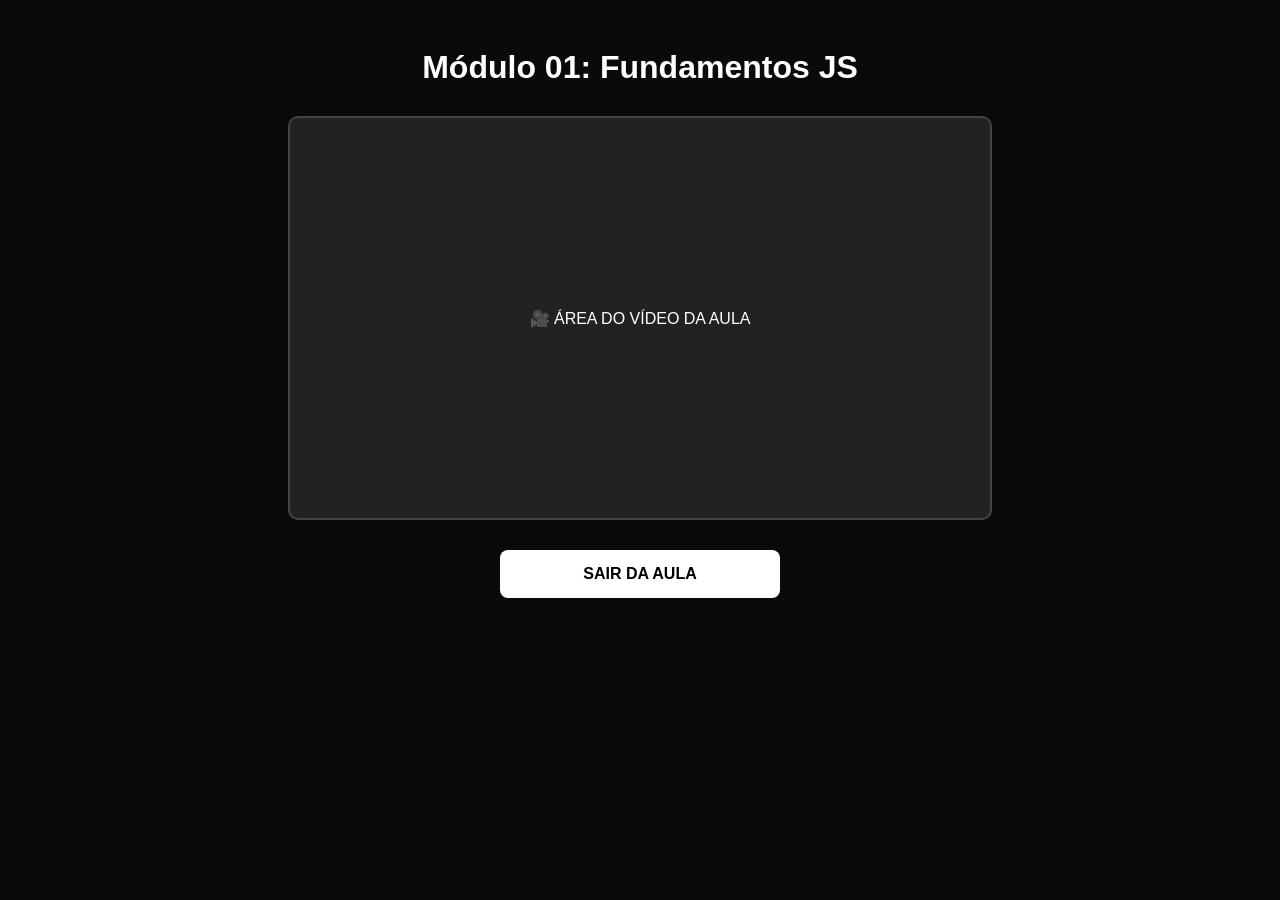
==== aula1.html @ ec1106a2 "Create aula1.html" ====
<!DOCTYPE html>
<html lang="pt-br">
<head>
    <meta charset="UTF-8">
    <meta name="viewport" content="width=device-width, initial-scale=1.0">
    <title>Aula 01 - MineDevs</title>
    <style>
        body { background: #0a0a0a; color: white; font-family: sans-serif; text-align: center; padding: 20px; }
        .video-player { width: 100%; max-width: 700px; height: 400px; background: #222; margin: 30px auto; border-radius: 10px; display: flex; align-items: center; justify-content: center; border: 2px solid #444; }
        .btn-acao { display: inline-block; width: 250px; padding: 15px; background: white; color: black; text-decoration: none; font-weight: bold; border-radius: 8px; text-transform: uppercase; }
    </style>
</head>
<body>
    <h1>Módulo 01: Fundamentos JS</h1>
    
    <div class="video-player">
        <!-- Aqui você colocará o vídeo depois -->
        <p>🎥 ÁREA DO VÍDEO DA AULA</p>
    </div>

    <a href="index.html" class="btn-acao">SAIR DA AULA</a>
</body>
</html>
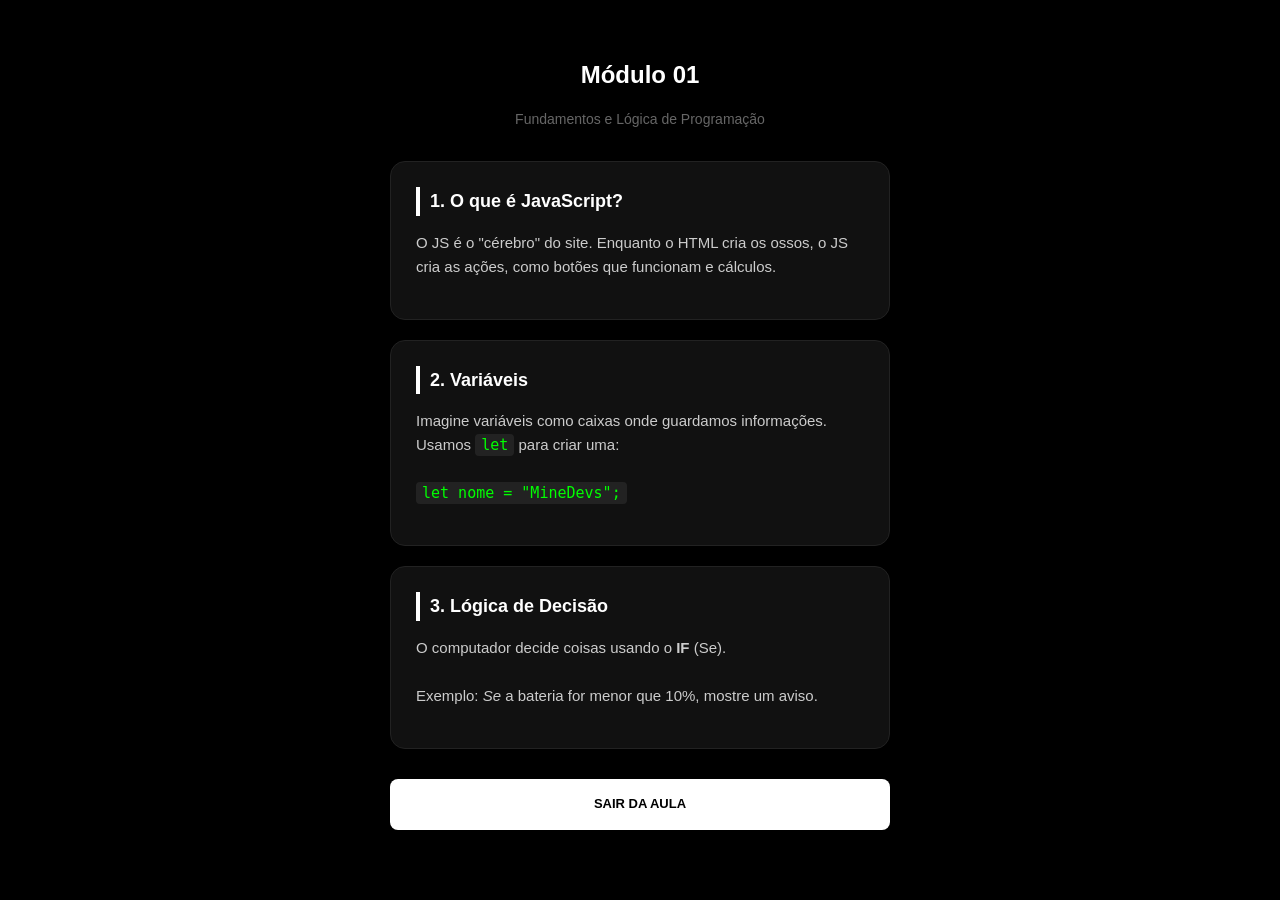
==== commit 511f96d7: "Update aula1.html" ====
--- a/aula1.html
+++ b/aula1.html
@@ -3,22 +3,50 @@
 <head>
     <meta charset="UTF-8">
     <meta name="viewport" content="width=device-width, initial-scale=1.0">
-    <title>Aula 01 - MineDevs</title>
+    <title>Aula 01 - Fundamentos JS</title>
     <style>
-        body { background: #0a0a0a; color: white; font-family: sans-serif; text-align: center; padding: 20px; }
-        .video-player { width: 100%; max-width: 700px; height: 400px; background: #222; margin: 30px auto; border-radius: 10px; display: flex; align-items: center; justify-content: center; border: 2px solid #444; }
-        .btn-acao { display: inline-block; width: 250px; padding: 15px; background: white; color: black; text-decoration: none; font-weight: bold; border-radius: 8px; text-transform: uppercase; }
+        body { background: #000; color: #fff; font-family: sans-serif; margin: 0; padding: 40px 20px; line-height: 1.6; }
+        .container { max-width: 500px; margin: 0 auto; text-align: left; }
+        
+        /* Estilo dos Cards de Explicação */
+        .card-aula { background: #111; border: 1px solid #222; border-radius: 15px; padding: 25px; margin-bottom: 20px; }
+        
+        h1 { font-size: 24px; font-weight: 800; text-align: center; margin-bottom: 5px; }
+        .sub { color: #666; font-size: 14px; text-align: center; margin-bottom: 30px; }
+        
+        h2 { color: #fff; font-size: 18px; margin-top: 0; border-left: 4px solid #fff; padding-left: 10px; }
+        p { color: #ccc; font-size: 15px; }
+        code { background: #222; color: #0f0; padding: 2px 6px; border-radius: 4px; font-family: monospace; }
+
+        /* Botão Sair igual ao da Home */
+        .botao-sair { 
+            display: block; width: 100%; padding: 15px 0; background: #fff; color: #000; 
+            text-decoration: none; font-weight: bold; border-radius: 8px; 
+            text-transform: uppercase; font-size: 13px; text-align: center; margin-top: 30px;
+        }
     </style>
 </head>
 <body>
-    <h1>Módulo 01: Fundamentos JS</h1>
-    
-    <div class="video-player">
-        <!-- Aqui você colocará o vídeo depois -->
-        <p>🎥 ÁREA DO VÍDEO DA AULA</p>
+    <div class="container">
+        <h1>Módulo 01</h1>
+        <p class="sub">Fundamentos e Lógica de Programação</p>
+
+        <div class="card-aula">
+            <h2>1. O que é JavaScript?</h2>
+            <p>O JS é o "cérebro" do site. Enquanto o HTML cria os ossos, o JS cria as ações, como botões que funcionam e cálculos.</p>
+        </div>
+
+        <div class="card-aula">
+            <h2>2. Variáveis</h2>
+            <p>Imagine variáveis como caixas onde guardamos informações. Usamos <code>let</code> para criar uma: <br><br> <code>let nome = "MineDevs";</code></p>
+        </div>
+
+        <div class="card-aula">
+            <h2>3. Lógica de Decisão</h2>
+            <p>O computador decide coisas usando o <b>IF</b> (Se). <br><br> Exemplo: <i>Se</i> a bateria for menor que 10%, mostre um aviso.</p>
+        </div>
+
+        <a href="index.html" class="botao-sair">SAIR DA AULA</a>
     </div>
-
-    <a href="index.html" class="btn-acao">SAIR DA AULA</a>
 </body>
 </html>
-
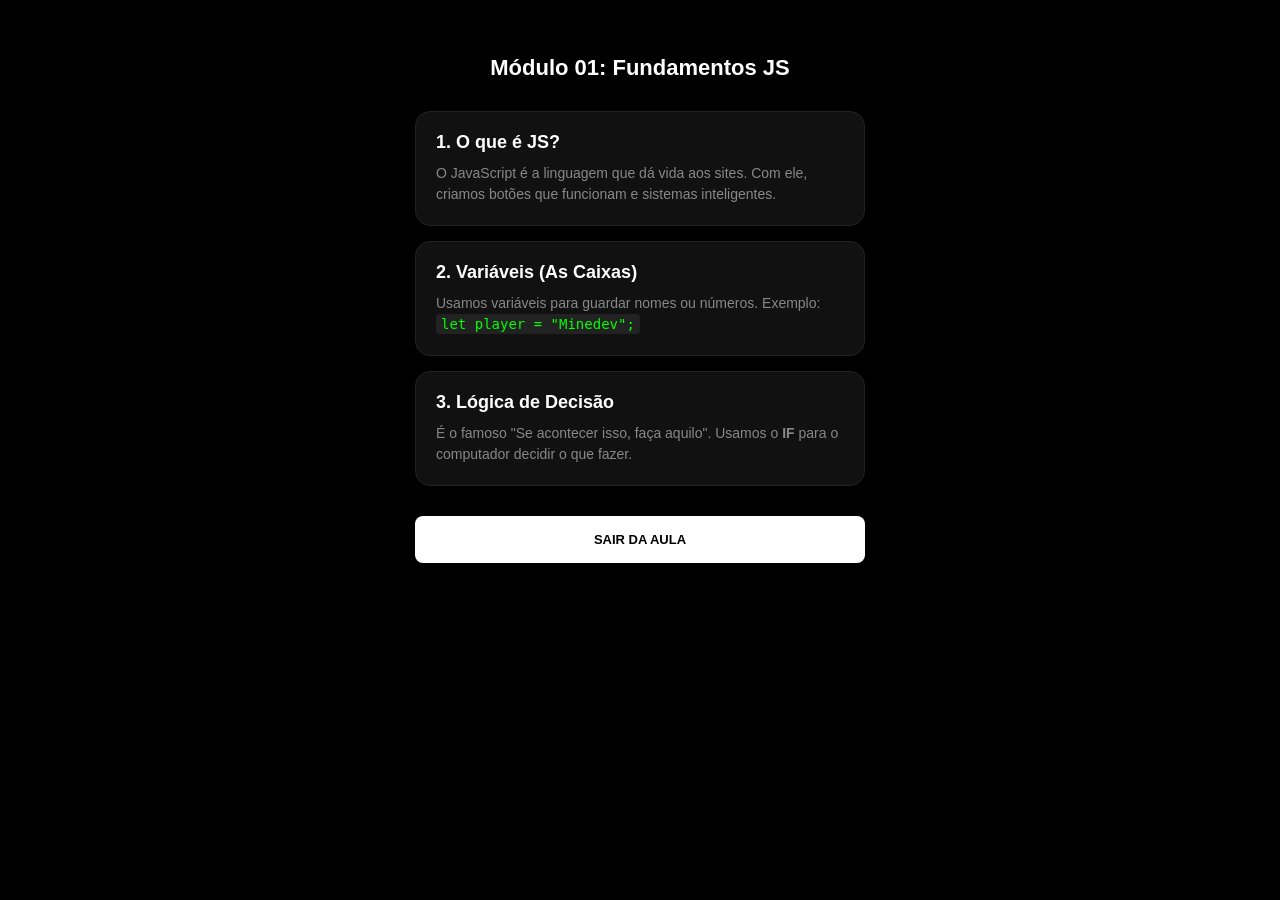
==== commit 35738677: "Update aula1.html" ====
--- a/aula1.html
+++ b/aula1.html
@@ -3,24 +3,25 @@
 <head>
     <meta charset="UTF-8">
     <meta name="viewport" content="width=device-width, initial-scale=1.0">
-    <title>Aula 01 - Fundamentos JS</title>
+    <title>Aula 01 - MineDevs</title>
     <style>
-        body { background: #000; color: #fff; font-family: sans-serif; margin: 0; padding: 40px 20px; line-height: 1.6; }
-        .container { max-width: 500px; margin: 0 auto; text-align: left; }
+        body { background: #000; color: #fff; font-family: sans-serif; margin: 0; padding: 40px 20px; text-align: center; }
+        .container { max-width: 450px; margin: 0 auto; text-align: left; }
         
-        /* Estilo dos Cards de Explicação */
-        .card-aula { background: #111; border: 1px solid #222; border-radius: 15px; padding: 25px; margin-bottom: 20px; }
+        /* Card de Explicação igual ao da Home */
+        .card-aula { 
+            background: #111; border: 1px solid #222; border-radius: 15px; 
+            padding: 20px; margin-bottom: 15px; 
+        }
         
-        h1 { font-size: 24px; font-weight: 800; text-align: center; margin-bottom: 5px; }
-        .sub { color: #666; font-size: 14px; text-align: center; margin-bottom: 30px; }
-        
-        h2 { color: #fff; font-size: 18px; margin-top: 0; border-left: 4px solid #fff; padding-left: 10px; }
-        p { color: #ccc; font-size: 15px; }
-        code { background: #222; color: #0f0; padding: 2px 6px; border-radius: 4px; font-family: monospace; }
+        h1 { font-size: 22px; font-weight: 800; text-align: center; margin-bottom: 30px; }
+        h2 { font-size: 18px; color: #fff; margin: 0 0 10px 0; }
+        p { color: #888; font-size: 14px; line-height: 1.5; margin: 0; }
+        code { color: #0f0; background: #222; padding: 2px 5px; border-radius: 4px; }
 
-        /* Botão Sair igual ao da Home */
-        .botao-sair { 
-            display: block; width: 100%; padding: 15px 0; background: #fff; color: #000; 
+        /* Botão Sair igual ao Estudar Agora */
+        .btn-sair { 
+            display: block; width: 100%; padding: 16px 0; background: #fff; color: #000; 
             text-decoration: none; font-weight: bold; border-radius: 8px; 
             text-transform: uppercase; font-size: 13px; text-align: center; margin-top: 30px;
         }
@@ -28,25 +29,24 @@
 </head>
 <body>
     <div class="container">
-        <h1>Módulo 01</h1>
-        <p class="sub">Fundamentos e Lógica de Programação</p>
+        <h1>Módulo 01: Fundamentos JS</h1>
 
         <div class="card-aula">
-            <h2>1. O que é JavaScript?</h2>
-            <p>O JS é o "cérebro" do site. Enquanto o HTML cria os ossos, o JS cria as ações, como botões que funcionam e cálculos.</p>
+            <h2>1. O que é JS?</h2>
+            <p>O JavaScript é a linguagem que dá vida aos sites. Com ele, criamos botões que funcionam e sistemas inteligentes.</p>
         </div>
 
         <div class="card-aula">
-            <h2>2. Variáveis</h2>
-            <p>Imagine variáveis como caixas onde guardamos informações. Usamos <code>let</code> para criar uma: <br><br> <code>let nome = "MineDevs";</code></p>
+            <h2>2. Variáveis (As Caixas)</h2>
+            <p>Usamos variáveis para guardar nomes ou números. Exemplo: <code>let player = "Minedev";</code></p>
         </div>
 
         <div class="card-aula">
             <h2>3. Lógica de Decisão</h2>
-            <p>O computador decide coisas usando o <b>IF</b> (Se). <br><br> Exemplo: <i>Se</i> a bateria for menor que 10%, mostre um aviso.</p>
+            <p>É o famoso "Se acontecer isso, faça aquilo". Usamos o <b>IF</b> para o computador decidir o que fazer.</p>
         </div>
 
-        <a href="index.html" class="botao-sair">SAIR DA AULA</a>
+        <a href="index.html" class="btn-sair">SAIR DA AULA</a>
     </div>
 </body>
 </html>
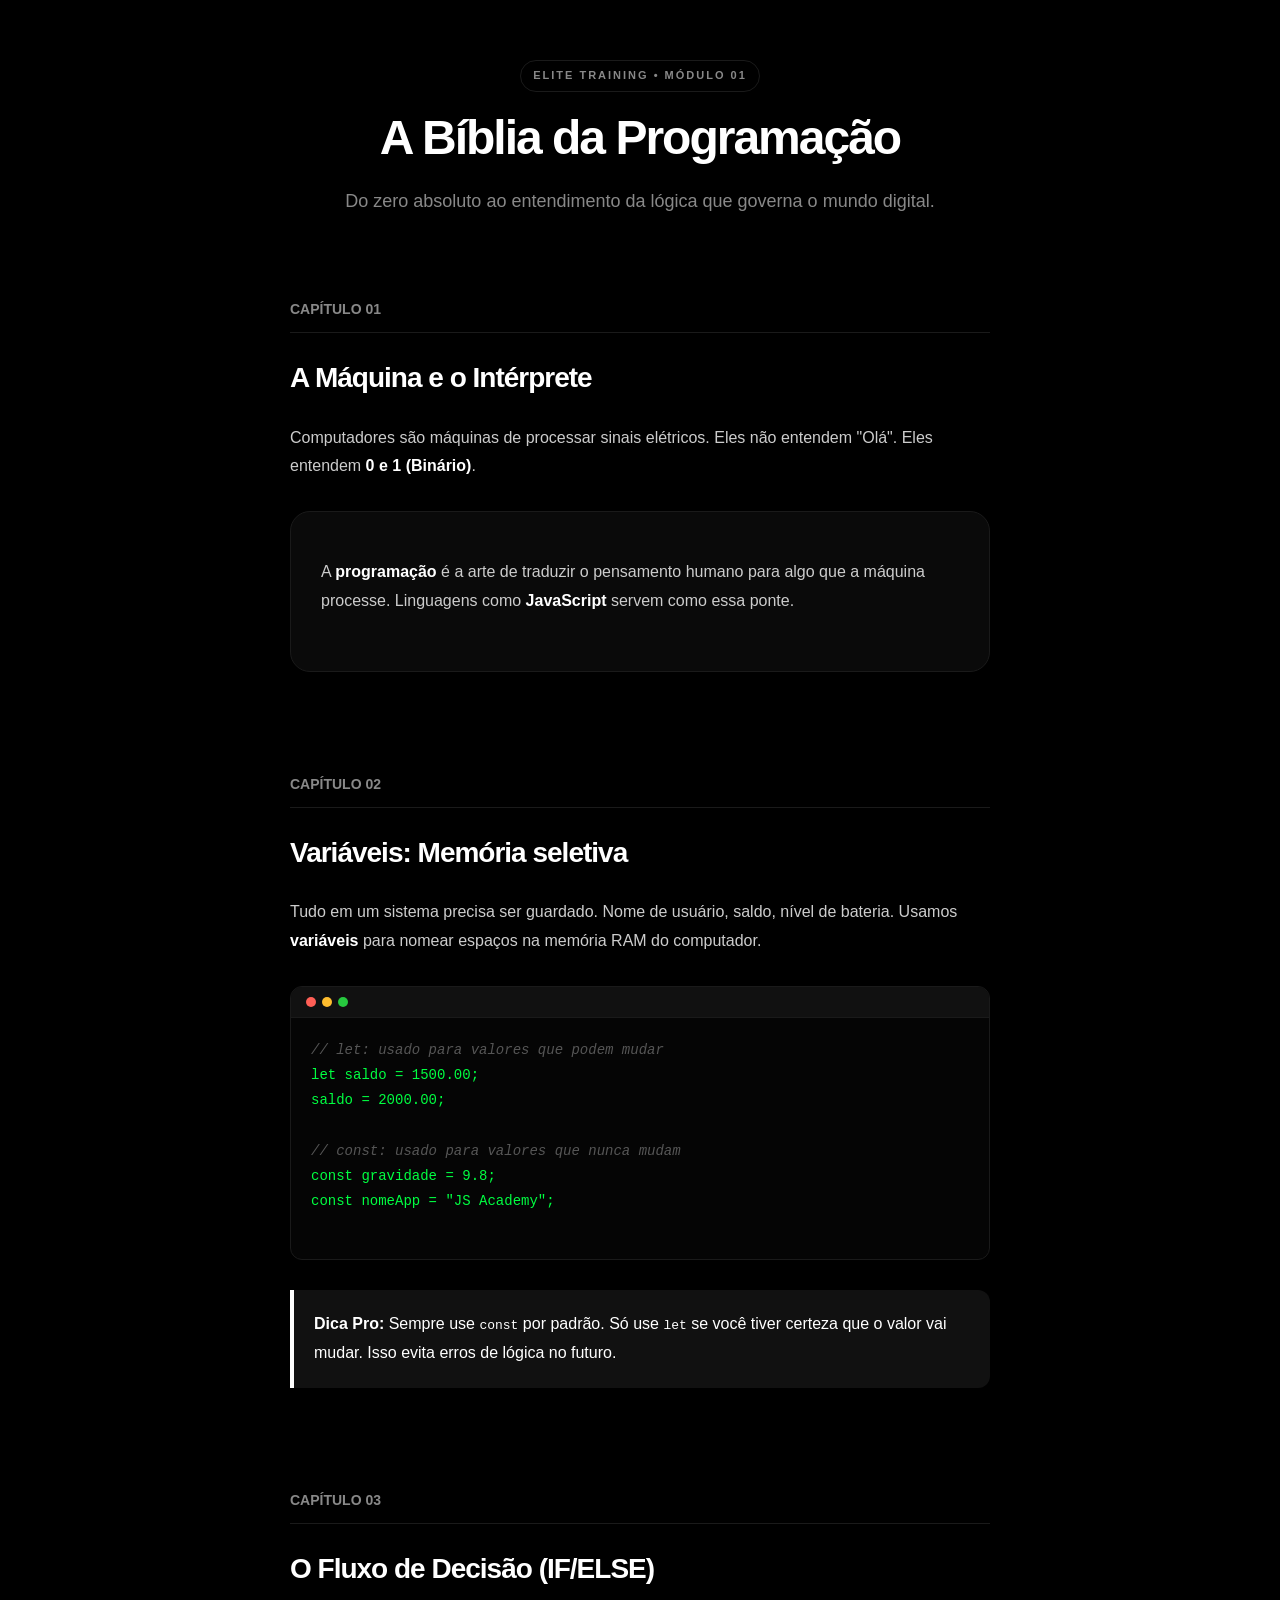
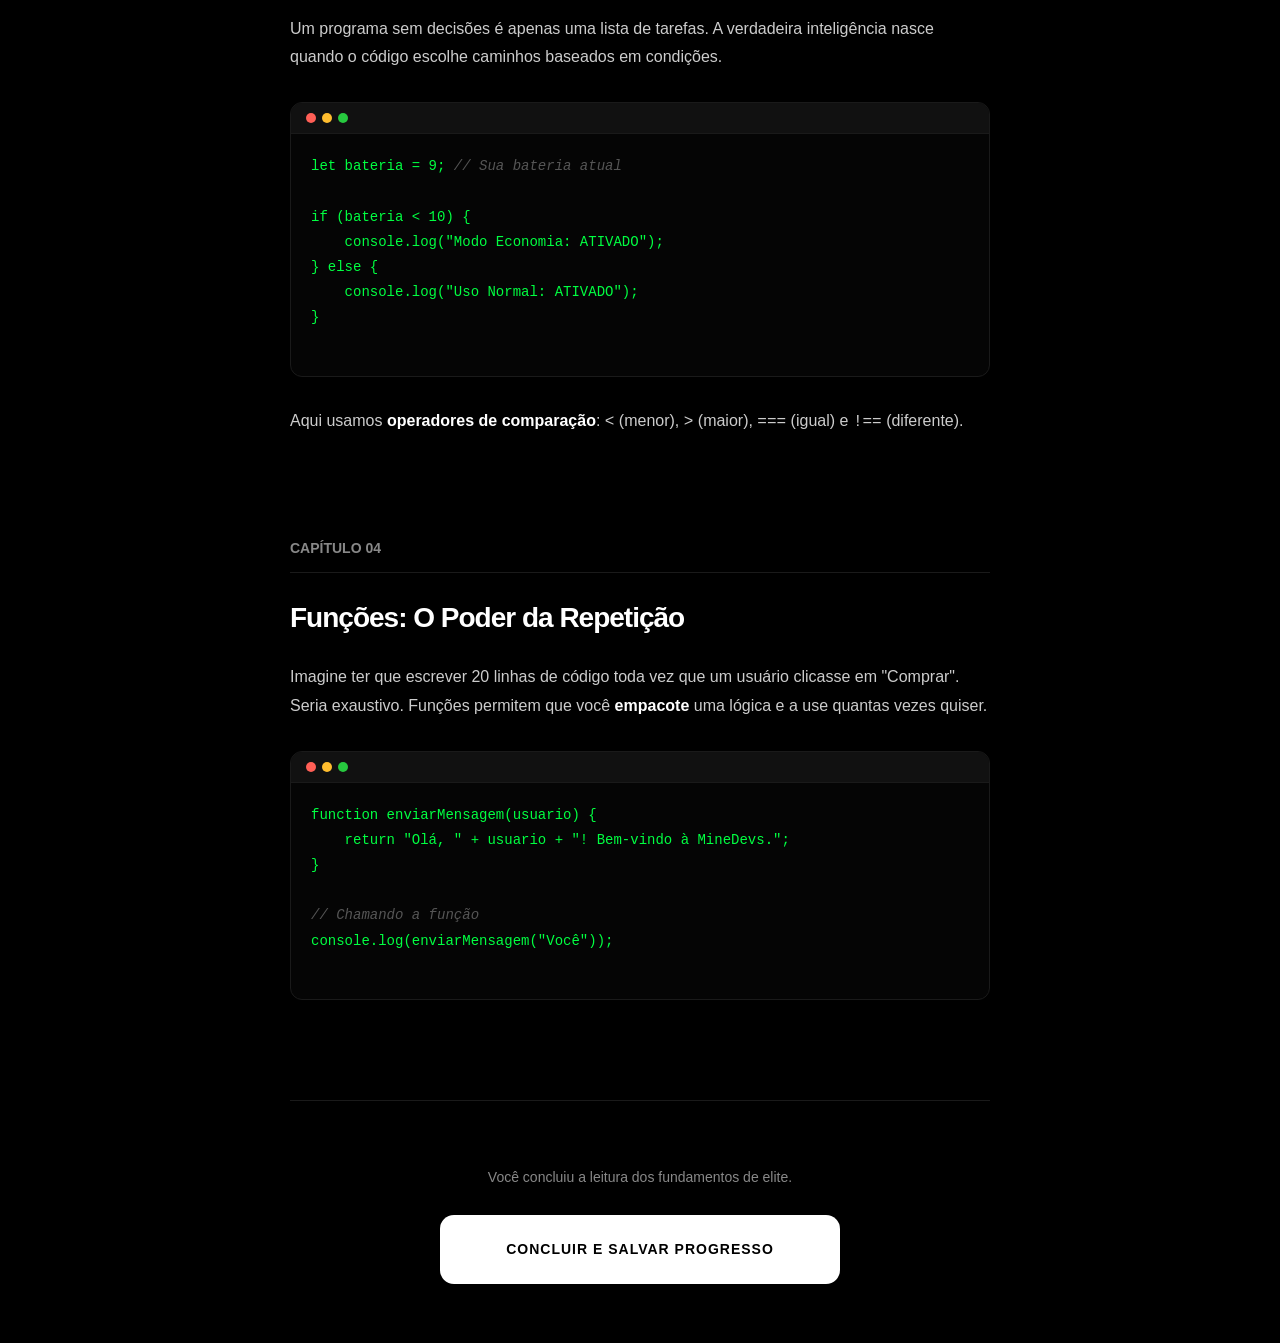
==== commit c7c4da37: "Update aula1.html" ====
--- a/aula1.html
+++ b/aula1.html
@@ -3,50 +3,175 @@
 <head>
     <meta charset="UTF-8">
     <meta name="viewport" content="width=device-width, initial-scale=1.0">
-    <title>Aula 01 - MineDevs</title>
+    <title>Masterclass: Fundamentos da Programação | MineDevs</title>
     <style>
-        body { background: #000; color: #fff; font-family: sans-serif; margin: 0; padding: 40px 20px; text-align: center; }
-        .container { max-width: 450px; margin: 0 auto; text-align: left; }
+        :root {
+            --bg: #000;
+            --card: #0a0a0a;
+            --border: #1a1a1a;
+            --accent: #fff;
+            --text-main: #fff;
+            --text-dim: #888;
+            --code-bg: #050505;
+            --code-text: #00ff41; /* Verde Matrix */
+        }
+
+        body { 
+            background: var(--bg); 
+            color: var(--text-main); 
+            font-family: -apple-system, BlinkMacSystemFont, "Segoe UI", Roboto, sans-serif; 
+            margin: 0; 
+            padding: 0; 
+            line-height: 1.8;
+            -webkit-font-smoothing: antialiased;
+        }
+
+        /* Barra de Progresso no topo */
+        .progress-bar { position: fixed; top: 0; left: 0; height: 4px; background: var(--accent); width: 0%; z-index: 1000; transition: 0.3s; }
+
+        .container { max-width: 700px; margin: 0 auto; padding: 60px 24px; }
+
+        header { text-align: center; margin-bottom: 80px; }
+        .badge { display: inline-block; padding: 5px 12px; border: 1px solid var(--border); border-radius: 20px; font-size: 11px; font-weight: 800; text-transform: uppercase; letter-spacing: 2px; color: var(--text-dim); margin-bottom: 20px; }
+        h1 { font-size: clamp(32px, 8vw, 48px); font-weight: 900; letter-spacing: -2px; margin: 0; line-height: 1.1; }
+        .intro-text { font-size: 18px; color: var(--text-dim); margin-top: 20px; font-weight: 400; }
+
+        /* Estilo dos Capítulos */
+        section { margin-bottom: 100px; }
+        .capitulo-num { font-size: 14px; font-weight: 800; color: var(--text-dim); margin-bottom: 10px; display: block; border-bottom: 1px solid var(--border); padding-bottom: 10px; }
+        h2 { font-size: 28px; font-weight: 800; margin: 20px 0; letter-spacing: -1px; }
         
-        /* Card de Explicação igual ao da Home */
-        .card-aula { 
-            background: #111; border: 1px solid #222; border-radius: 15px; 
-            padding: 20px; margin-bottom: 15px; 
+        .box { background: var(--card); border: 1px solid var(--border); border-radius: 20px; padding: 30px; margin: 30px 0; }
+        p { margin-bottom: 25px; font-size: 16px; color: #ccc; }
+        b { color: #fff; font-weight: 700; }
+
+        /* Blocos de Código Profissionais */
+        .code-window { background: var(--code-bg); border: 1px solid var(--border); border-radius: 12px; margin: 30px 0; overflow: hidden; box-shadow: 0 20px 40px rgba(0,0,0,0.5); }
+        .code-header { background: #111; padding: 10px 15px; display: flex; gap: 6px; border-bottom: 1px solid var(--border); }
+        .dot { width: 10px; height: 10px; border-radius: 50%; }
+        .red { background: #ff5f56; } .yellow { background: #ffbd2e; } .green { background: #27c93f; }
+        pre { padding: 20px; font-family: 'Fira Code', 'Courier New', monospace; font-size: 14px; color: var(--code-text); margin: 0; overflow-x: auto; }
+        .comment { color: #555; font-style: italic; }
+
+        /* Callout Box */
+        .tip { border-left: 4px solid var(--accent); background: #111; padding: 20px; border-radius: 0 12px 12px 0; margin: 30px 0; }
+
+        /* Botão de Finalização */
+        .footer-nav { border-top: 1px solid var(--border); padding-top: 50px; text-align: center; }
+        .btn-finish { 
+            display: inline-block; width: 100%; max-width: 400px; padding: 22px 0; 
+            background: var(--accent); color: var(--bg); text-decoration: none; 
+            font-weight: 900; border-radius: 14px; text-transform: uppercase; 
+            font-size: 14px; letter-spacing: 1px; transition: transform 0.2s;
         }
-        
-        h1 { font-size: 22px; font-weight: 800; text-align: center; margin-bottom: 30px; }
-        h2 { font-size: 18px; color: #fff; margin: 0 0 10px 0; }
-        p { color: #888; font-size: 14px; line-height: 1.5; margin: 0; }
-        code { color: #0f0; background: #222; padding: 2px 5px; border-radius: 4px; }
+        .btn-finish:active { transform: scale(0.98); }
 
-        /* Botão Sair igual ao Estudar Agora */
-        .btn-sair { 
-            display: block; width: 100%; padding: 16px 0; background: #fff; color: #000; 
-            text-decoration: none; font-weight: bold; border-radius: 8px; 
-            text-transform: uppercase; font-size: 13px; text-align: center; margin-top: 30px;
+        @media (max-width: 600px) {
+            h1 { font-size: 36px; }
+            .box { padding: 20px; }
         }
     </style>
 </head>
 <body>
+
+    <div class="progress-bar" id="pb"></div>
+
     <div class="container">
-        <h1>Módulo 01: Fundamentos JS</h1>
+        <header>
+            <span class="badge">Elite Training • Módulo 01</span>
+            <h1>A Bíblia da Programação</h1>
+            <p class="intro-text">Do zero absoluto ao entendimento da lógica que governa o mundo digital.</p>
+        </header>
 
-        <div class="card-aula">
-            <h2>1. O que é JS?</h2>
-            <p>O JavaScript é a linguagem que dá vida aos sites. Com ele, criamos botões que funcionam e sistemas inteligentes.</p>
-        </div>
+        <!-- CAPÍTULO 1 -->
+        <section>
+            <span class="capitulo-num">CAPÍTULO 01</span>
+            <h2>A Máquina e o Intérprete</h2>
+            <p>Computadores são máquinas de processar sinais elétricos. Eles não entendem "Olá". Eles entendem <b>0 e 1 (Binário)</b>.</p>
+            <div class="box">
+                <p>A <b>programação</b> é a arte de traduzir o pensamento humano para algo que a máquina processe. Linguagens como <b>JavaScript</b> servem como essa ponte.</p>
+            </div>
+        </section>
 
-        <div class="card-aula">
-            <h2>2. Variáveis (As Caixas)</h2>
-            <p>Usamos variáveis para guardar nomes ou números. Exemplo: <code>let player = "Minedev";</code></p>
-        </div>
+        <!-- CAPÍTULO 2 -->
+        <section>
+            <span class="capitulo-num">CAPÍTULO 02</span>
+            <h2>Variáveis: Memória seletiva</h2>
+            <p>Tudo em um sistema precisa ser guardado. Nome de usuário, saldo, nível de bateria. Usamos <b>variáveis</b> para nomear espaços na memória RAM do computador.</p>
+            
+            <div class="code-window">
+                <div class="code-header"><div class="dot red"></div><div class="dot yellow"></div><div class="dot green"></div></div>
+                <pre>
+<span class="comment">// let: usado para valores que podem mudar</span>
+let saldo = 1500.00;
+saldo = 2000.00;
 
-        <div class="card-aula">
-            <h2>3. Lógica de Decisão</h2>
-            <p>É o famoso "Se acontecer isso, faça aquilo". Usamos o <b>IF</b> para o computador decidir o que fazer.</p>
-        </div>
+<span class="comment">// const: usado para valores que nunca mudam</span>
+const gravidade = 9.8;
+const nomeApp = "JS Academy";
+                </pre>
+            </div>
+            
+            <div class="tip">
+                <b>Dica Pro:</b> Sempre use <code>const</code> por padrão. Só use <code>let</code> se você tiver certeza que o valor vai mudar. Isso evita erros de lógica no futuro.
+            </div>
+        </section>
 
-        <a href="index.html" class="btn-sair">SAIR DA AULA</a>
+        <!-- CAPÍTULO 3 -->
+        <section>
+            <span class="capitulo-num">CAPÍTULO 03</span>
+            <h2>O Fluxo de Decisão (IF/ELSE)</h2>
+            <p>Um programa sem decisões é apenas uma lista de tarefas. A verdadeira inteligência nasce quando o código escolhe caminhos baseados em condições.</p>
+            
+            <div class="code-window">
+                <div class="code-header"><div class="dot red"></div><div class="dot yellow"></div><div class="dot green"></div></div>
+                <pre>
+let bateria = 9; <span class="comment">// Sua bateria atual</span>
+
+if (bateria < 10) {
+    console.log("Modo Economia: ATIVADO");
+} else {
+    console.log("Uso Normal: ATIVADO");
+}
+                </pre>
+            </div>
+            <p>Aqui usamos <b>operadores de comparação</b>: <code><</code> (menor), <code>></code> (maior), <code>===</code> (igual) e <code>!==</code> (diferente).</p>
+        </section>
+
+        <!-- CAPÍTULO 4 -->
+        <section>
+            <span class="capitulo-num">CAPÍTULO 04</span>
+            <h2>Funções: O Poder da Repetição</h2>
+            <p>Imagine ter que escrever 20 linhas de código toda vez que um usuário clicasse em "Comprar". Seria exaustivo. Funções permitem que você <b>empacote</b> uma lógica e a use quantas vezes quiser.</p>
+            
+            <div class="code-window">
+                <div class="code-header"><div class="dot red"></div><div class="dot yellow"></div><div class="dot green"></div></div>
+                <pre>
+function enviarMensagem(usuario) {
+    return "Olá, " + usuario + "! Bem-vindo à MineDevs.";
+}
+
+<span class="comment">// Chamando a função</span>
+console.log(enviarMensagem("Você"));
+                </pre>
+            </div>
+        </section>
+
+        <footer class="footer-nav">
+            <p style="color: var(--text-dim); font-size: 14px;">Você concluiu a leitura dos fundamentos de elite.</p>
+            <a href="index.html" class="btn-finish">CONCLUIR E SALVAR PROGRESSO</a>
+        </footer>
     </div>
+
+    <script>
+        // Script para a barra de progresso conforme o scroll
+        window.onscroll = function() {
+            var winScroll = document.body.scrollTop || document.documentElement.scrollTop;
+            var height = document.documentElement.scrollHeight - document.documentElement.clientHeight;
+            var scrolled = (winScroll / height) * 100;
+            document.getElementById("pb").style.width = scrolled + "%";
+        };
+    </script>
+
 </body>
 </html>
